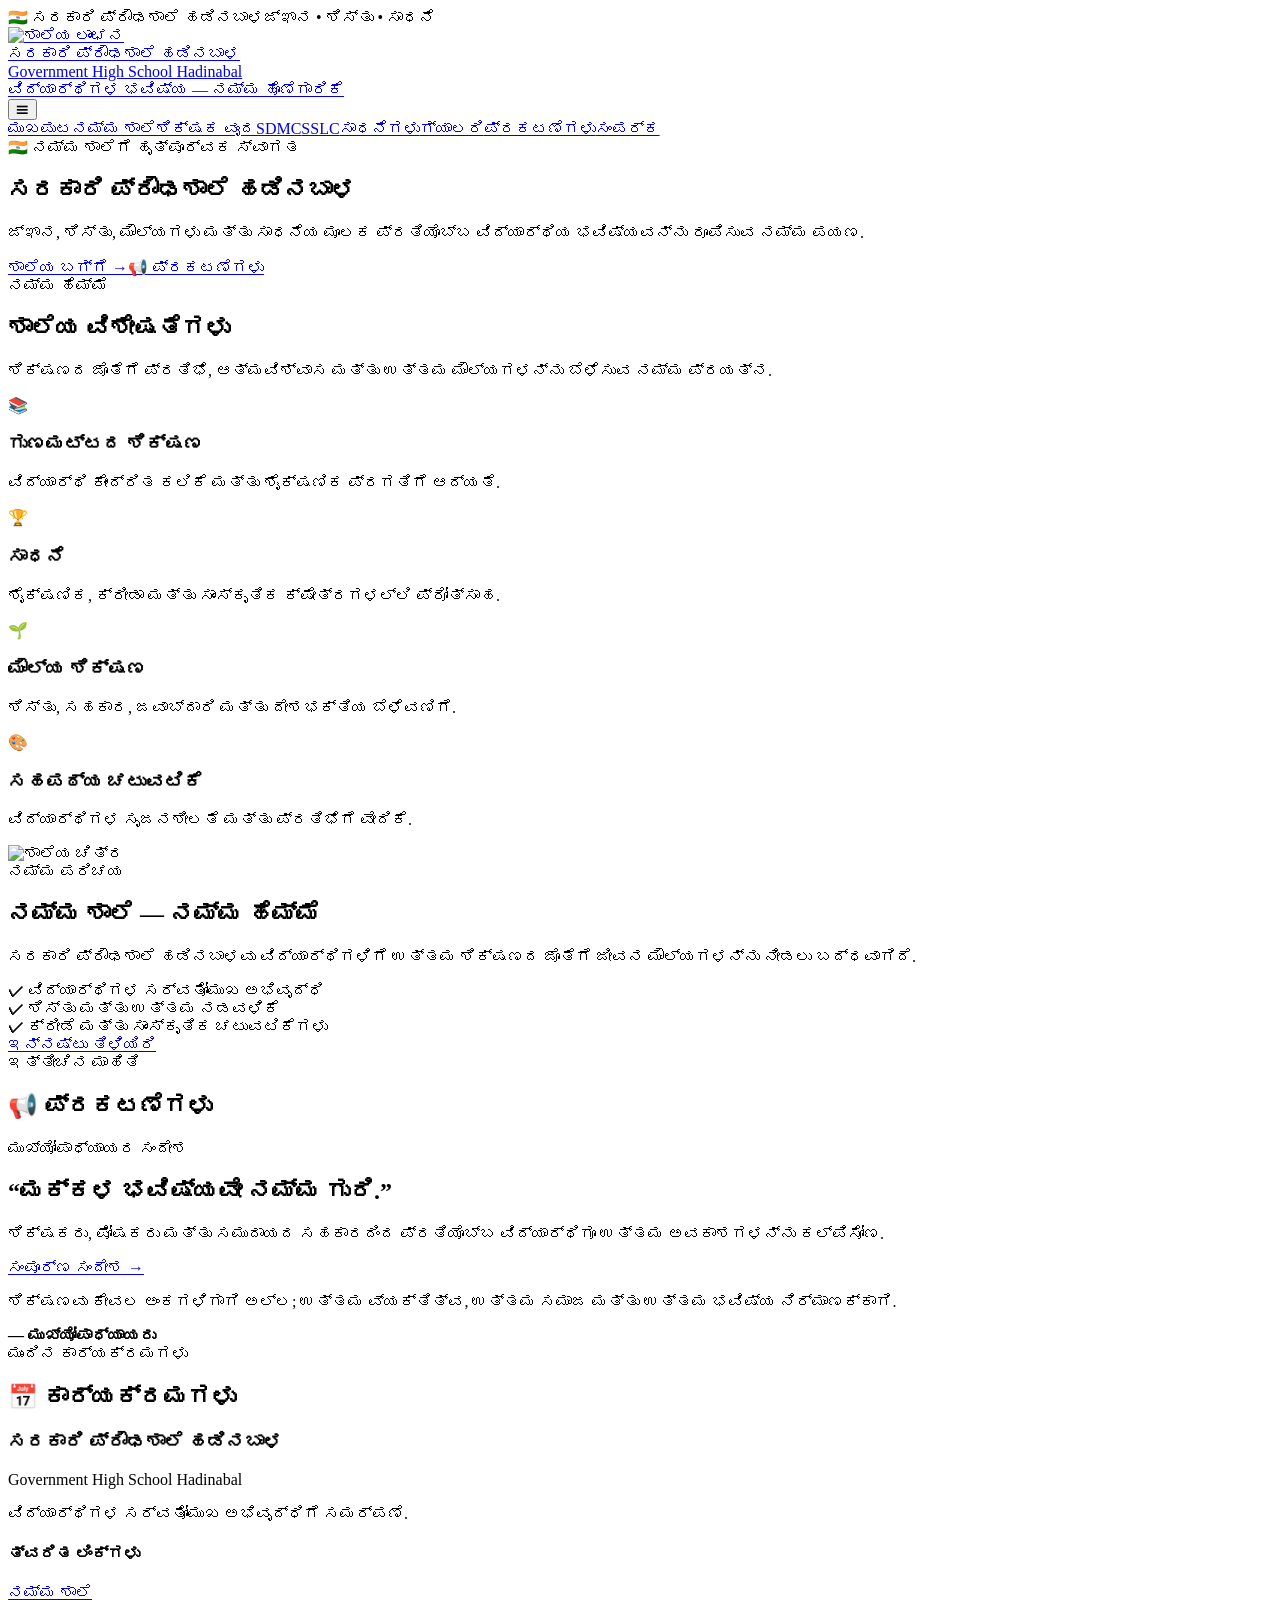
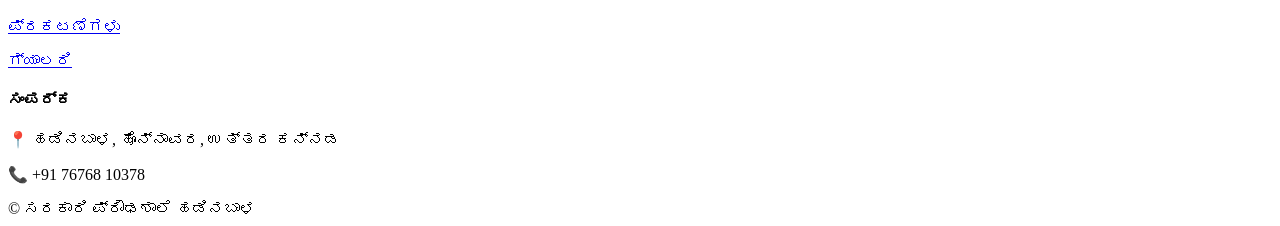
==== index.html @ f69d1972 "Add files via upload Initial school website" ====
<!doctype html><html lang="kn"><head><meta charset="utf-8"><meta name="viewport" content="width=device-width,initial-scale=1"><meta name="description" content="ಸರಕಾರಿ ಪ್ರೌಢಶಾಲೆ ಹಡಿನಬಾಳ"><title>ಮುಖಪುಟ | ಸರಕಾರಿ ಪ್ರೌಢಶಾಲೆ ಹಡಿನಬಾಳ</title><link rel="stylesheet" href="assets/css/style.css"></head><body>
<div class="topbar"><div class="wrap"><span>🇮🇳 ಸರಕಾರಿ ಪ್ರೌಢಶಾಲೆ ಹಡಿನಬಾಳ</span><span>ಜ್ಞಾನ • ಶಿಸ್ತು • ಸಾಧನೆ</span></div></div>
<header><div class="wrap head"><a class="brand" href="index.html"><img class="logo" src="assets/images/emblem.png" alt="ಶಾಲೆಯ ಲಾಂಛನ"><div><div class="school-kn">ಸರಕಾರಿ ಪ್ರೌಢಶಾಲೆ ಹಡಿನಬಾಳ</div><div class="school-en">Government High School Hadinabal</div><div class="motto">ವಿದ್ಯಾರ್ಥಿಗಳ ಭವಿಷ್ಯ — ನಮ್ಮ ಹೊಣೆಗಾರಿಕೆ</div></div></a><button class="menu" aria-label="ಮೆನು">☰</button><nav class="nav"><a class="active" href="index.html">ಮುಖಪುಟ</a><a class="" href="about.html">ನಮ್ಮ ಶಾಲೆ</a><a class="" href="staff.html">ಶಿಕ್ಷಕ ವೃಂದ</a><a href="sdmc.html">SDMC</a><a class="" href="sslc.html">SSLC</a><a class="" href="achievements.html">ಸಾಧನೆಗಳು</a><a class="" href="gallery.html">ಗ್ಯಾಲರಿ</a><a class="" href="notices.html">ಪ್ರಕಟಣೆಗಳು</a><a class="" href="contact.html">ಸಂಪರ್ಕ</a></nav></div></header><main><section class="hero"><div class="wrap hero-content"><span class="badge">🇮🇳 ನಮ್ಮ ಶಾಲೆಗೆ ಹೃತ್ಪೂರ್ವಕ ಸ್ವಾಗತ</span><h1>ಸರಕಾರಿ ಪ್ರೌಢಶಾಲೆ <span>ಹಡಿನಬಾಳ</span></h1><p>ಜ್ಞಾನ, ಶಿಸ್ತು, ಮೌಲ್ಯಗಳು ಮತ್ತು ಸಾಧನೆಯ ಮೂಲಕ ಪ್ರತಿಯೊಬ್ಬ ವಿದ್ಯಾರ್ಥಿಯ ಭವಿಷ್ಯವನ್ನು ರೂಪಿಸುವ ನಮ್ಮ ಪಯಣ.</p><div class="actions"><a class="btn btn-orange" href="about.html">ಶಾಲೆಯ ಬಗ್ಗೆ →</a><a class="btn btn-white" href="notices.html">📢 ಪ್ರಕಟಣೆಗಳು</a></div></div></section>
<section class="section"><div class="wrap"><div class="section-head"><span class="kicker">ನಮ್ಮ ಹೆಮ್ಮೆ</span><h2>ಶಾಲೆಯ ವಿಶೇಷತೆಗಳು</h2><p>ಶಿಕ್ಷಣದ ಜೊತೆಗೆ ಪ್ರತಿಭೆ, ಆತ್ಮವಿಶ್ವಾಸ ಮತ್ತು ಉತ್ತಮ ಮೌಲ್ಯಗಳನ್ನು ಬೆಳೆಸುವ ನಮ್ಮ ಪ್ರಯತ್ನ.</p></div><div class="cards"><article class="card"><div class="icon">📚</div><h3>ಗುಣಮಟ್ಟದ ಶಿಕ್ಷಣ</h3><p>ವಿದ್ಯಾರ್ಥಿ ಕೇಂದ್ರಿತ ಕಲಿಕೆ ಮತ್ತು ಶೈಕ್ಷಣಿಕ ಪ್ರಗತಿಗೆ ಆದ್ಯತೆ.</p></article><article class="card"><div class="icon">🏆</div><h3>ಸಾಧನೆ</h3><p>ಶೈಕ್ಷಣಿಕ, ಕ್ರೀಡಾ ಮತ್ತು ಸಾಂಸ್ಕೃತಿಕ ಕ್ಷೇತ್ರಗಳಲ್ಲಿ ಪ್ರೋತ್ಸಾಹ.</p></article><article class="card"><div class="icon">🌱</div><h3>ಮೌಲ್ಯ ಶಿಕ್ಷಣ</h3><p>ಶಿಸ್ತು, ಸಹಕಾರ, ಜವಾಬ್ದಾರಿ ಮತ್ತು ದೇಶಭಕ್ತಿಯ ಬೆಳೆವಣಿಗೆ.</p></article><article class="card"><div class="icon">🎨</div><h3>ಸಹಪಠ್ಯ ಚಟುವಟಿಕೆ</h3><p>ವಿದ್ಯಾರ್ಥಿಗಳ ಸೃಜನಶೀಲತೆ ಮತ್ತು ಪ್ರತಿಭೆಗೆ ವೇದಿಕೆ.</p></article></div></div></section>
<section class="section tint"><div class="wrap split"><div class="split-img"><img src="assets/images/school-placeholder.svg" alt="ಶಾಲೆಯ ಚಿತ್ರ"></div><div><span class="kicker">ನಮ್ಮ ಪರಿಚಯ</span><h2>ನಮ್ಮ ಶಾಲೆ — ನಮ್ಮ ಹೆಮ್ಮೆ</h2><p>ಸರಕಾರಿ ಪ್ರೌಢಶಾಲೆ ಹಡಿನಬಾಳವು ವಿದ್ಯಾರ್ಥಿಗಳಿಗೆ ಉತ್ತಮ ಶಿಕ್ಷಣದ ಜೊತೆಗೆ ಜೀವನ ಮೌಲ್ಯಗಳನ್ನು ನೀಡಲು ಬದ್ಧವಾಗಿದೆ.</p><div class="checks"><div class="check"><b>✓</b> ವಿದ್ಯಾರ್ಥಿಗಳ ಸರ್ವತೋಮುಖ ಅಭಿವೃದ್ಧಿ</div><div class="check"><b>✓</b> ಶಿಸ್ತು ಮತ್ತು ಉತ್ತಮ ನಡವಳಿಕೆ</div><div class="check"><b>✓</b> ಕ್ರೀಡೆ ಮತ್ತು ಸಾಂಸ್ಕೃತಿಕ ಚಟುವಟಿಕೆಗಳು</div></div><a class="btn btn-orange" href="about.html">ಇನ್ನಷ್ಟು ತಿಳಿಯಿರಿ</a></div></div></section>
<section class="section"><div class="wrap"><div class="section-head"><span class="kicker">ಇತ್ತೀಚಿನ ಮಾಹಿತಿ</span><h2>📢 ಪ್ರಕಟಣೆಗಳು</h2></div><div id="notice-list" class="notice-grid"></div></div></section>
<section class="section tint"><div class="wrap split"><div><span class="kicker">ಮುಖ್ಯೋಪಾಧ್ಯಾಯರ ಸಂದೇಶ</span><h2>“ಮಕ್ಕಳ ಭವಿಷ್ಯವೇ ನಮ್ಮ ಗುರಿ.”</h2><p>ಶಿಕ್ಷಕರು, ಪೋಷಕರು ಮತ್ತು ಸಮುದಾಯದ ಸಹಕಾರದಿಂದ ಪ್ರತಿಯೊಬ್ಬ ವಿದ್ಯಾರ್ಥಿಗೂ ಉತ್ತಮ ಅವಕಾಶಗಳನ್ನು ಕಲ್ಪಿಸೋಣ.</p><a class="btn btn-orange" href="about.html#headmaster">ಸಂಪೂರ್ಣ ಸಂದೇಶ →</a></div><div class="quote"><p>ಶಿಕ್ಷಣವು ಕೇವಲ ಅಂಕಗಳಿಗಾಗಿ ಅಲ್ಲ; ಉತ್ತಮ ವ್ಯಕ್ತಿತ್ವ, ಉತ್ತಮ ಸಮಾಜ ಮತ್ತು ಉತ್ತಮ ಭವಿಷ್ಯ ನಿರ್ಮಾಣಕ್ಕಾಗಿ.</p><strong>— ಮುಖ್ಯೋಪಾಧ್ಯಾಯರು</strong></div></div></section>
<section class="section"><div class="wrap"><div class="section-head"><span class="kicker">ಮುಂದಿನ ಕಾರ್ಯಕ್ರಮಗಳು</span><h2>📅 ಕಾರ್ಯಕ್ರಮಗಳು</h2></div><div id="event-list" class="event-list"></div></div></section></main>
<footer class="footer"><div class="wrap footer-grid"><div><h3>ಸರಕಾರಿ ಪ್ರೌಢಶಾಲೆ ಹಡಿನಬಾಳ</h3><p>Government High School Hadinabal</p><p>ವಿದ್ಯಾರ್ಥಿಗಳ ಸರ್ವತೋಮುಖ ಅಭಿವೃದ್ಧಿಗೆ ಸಮರ್ಪಣೆ.</p></div><div><h4>ತ್ವರಿತ ಲಿಂಕ್‌ಗಳು</h4><p><a href="about.html">ನಮ್ಮ ಶಾಲೆ</a></p><p><a href="notices.html">ಪ್ರಕಟಣೆಗಳು</a></p><p><a href="gallery.html">ಗ್ಯಾಲರಿ</a></p></div><div><h4>ಸಂಪರ್ಕ</h4><p>📍 ಹಡಿನಬಾಳ, ಹೊನ್ನಾವರ, ಉತ್ತರ ಕನ್ನಡ</p><p>📞 +91 76768 10378</p></div></div><div class="bottom"><div class="wrap">© <span id="year"></span> ಸರಕಾರಿ ಪ್ರೌಢಶಾಲೆ ಹಡಿನಬಾಳ</div></div></footer><script src="assets/js/main.js"></script></body></html>
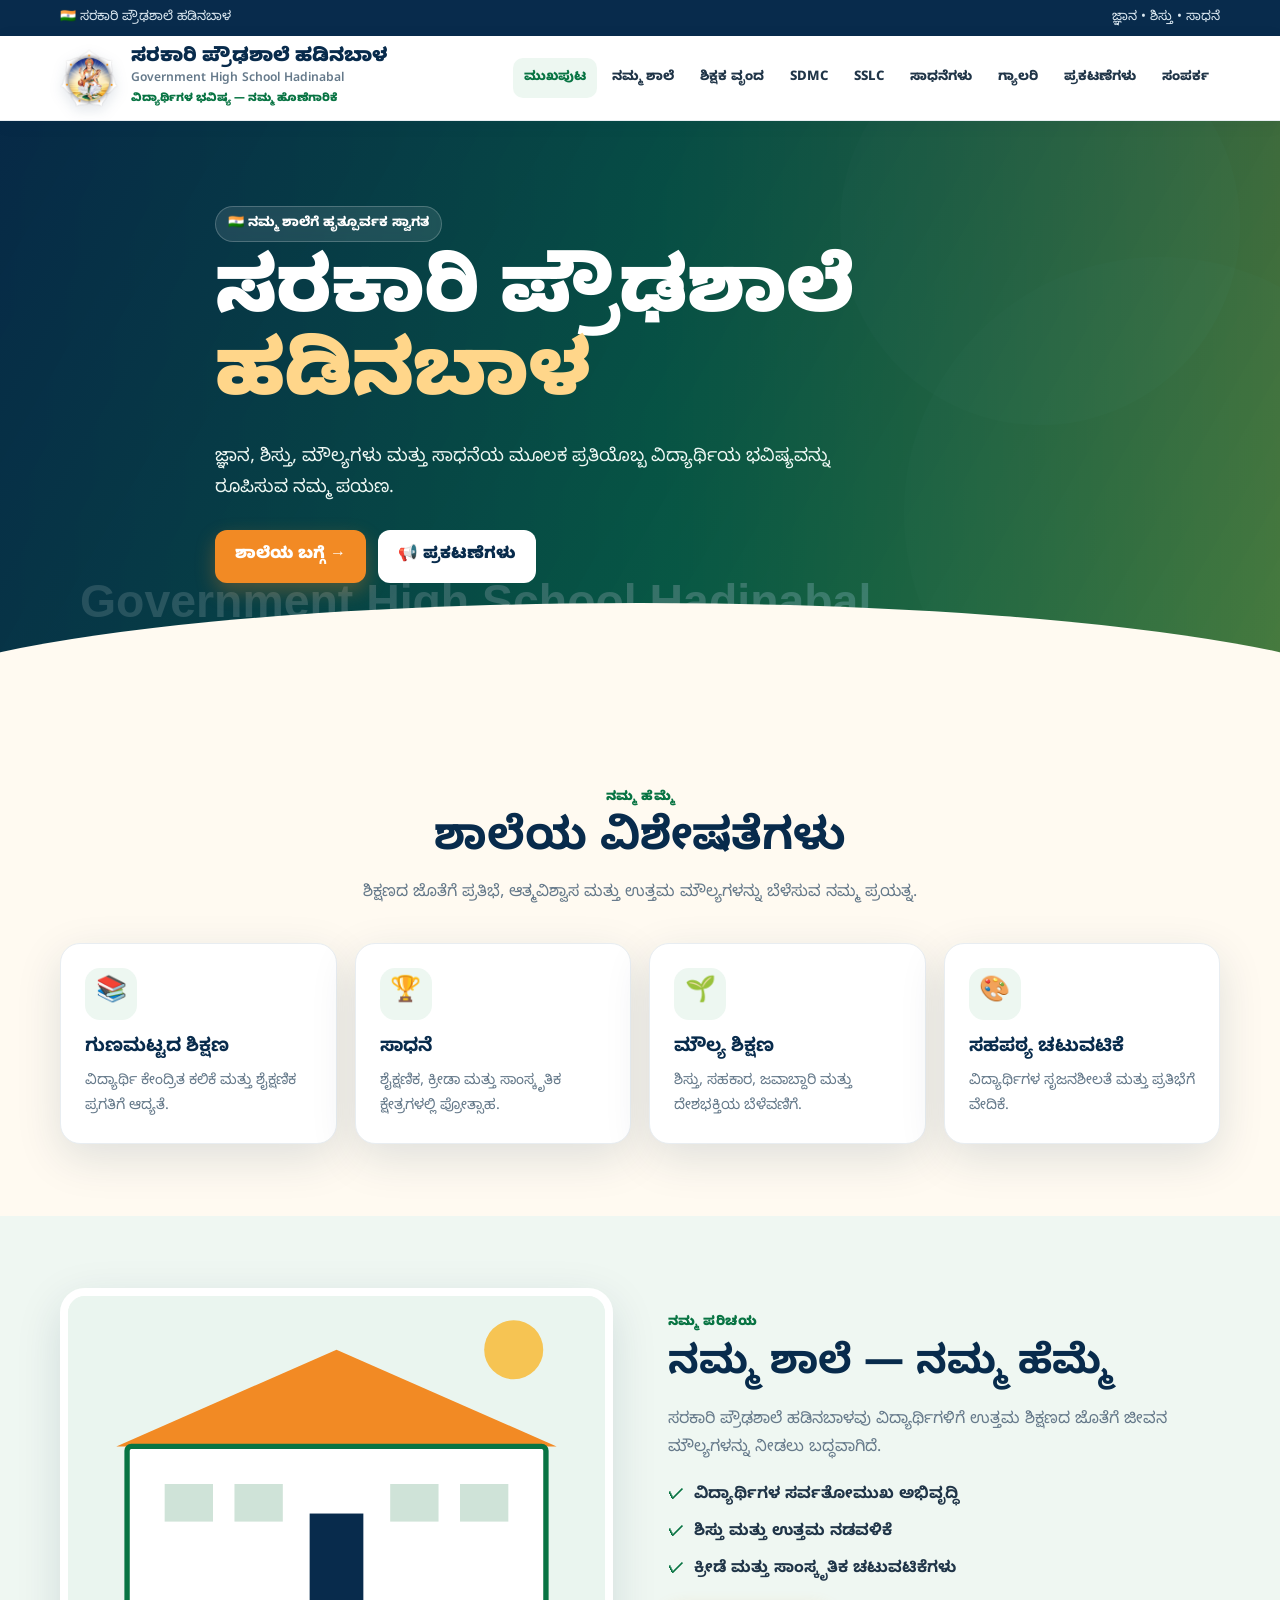
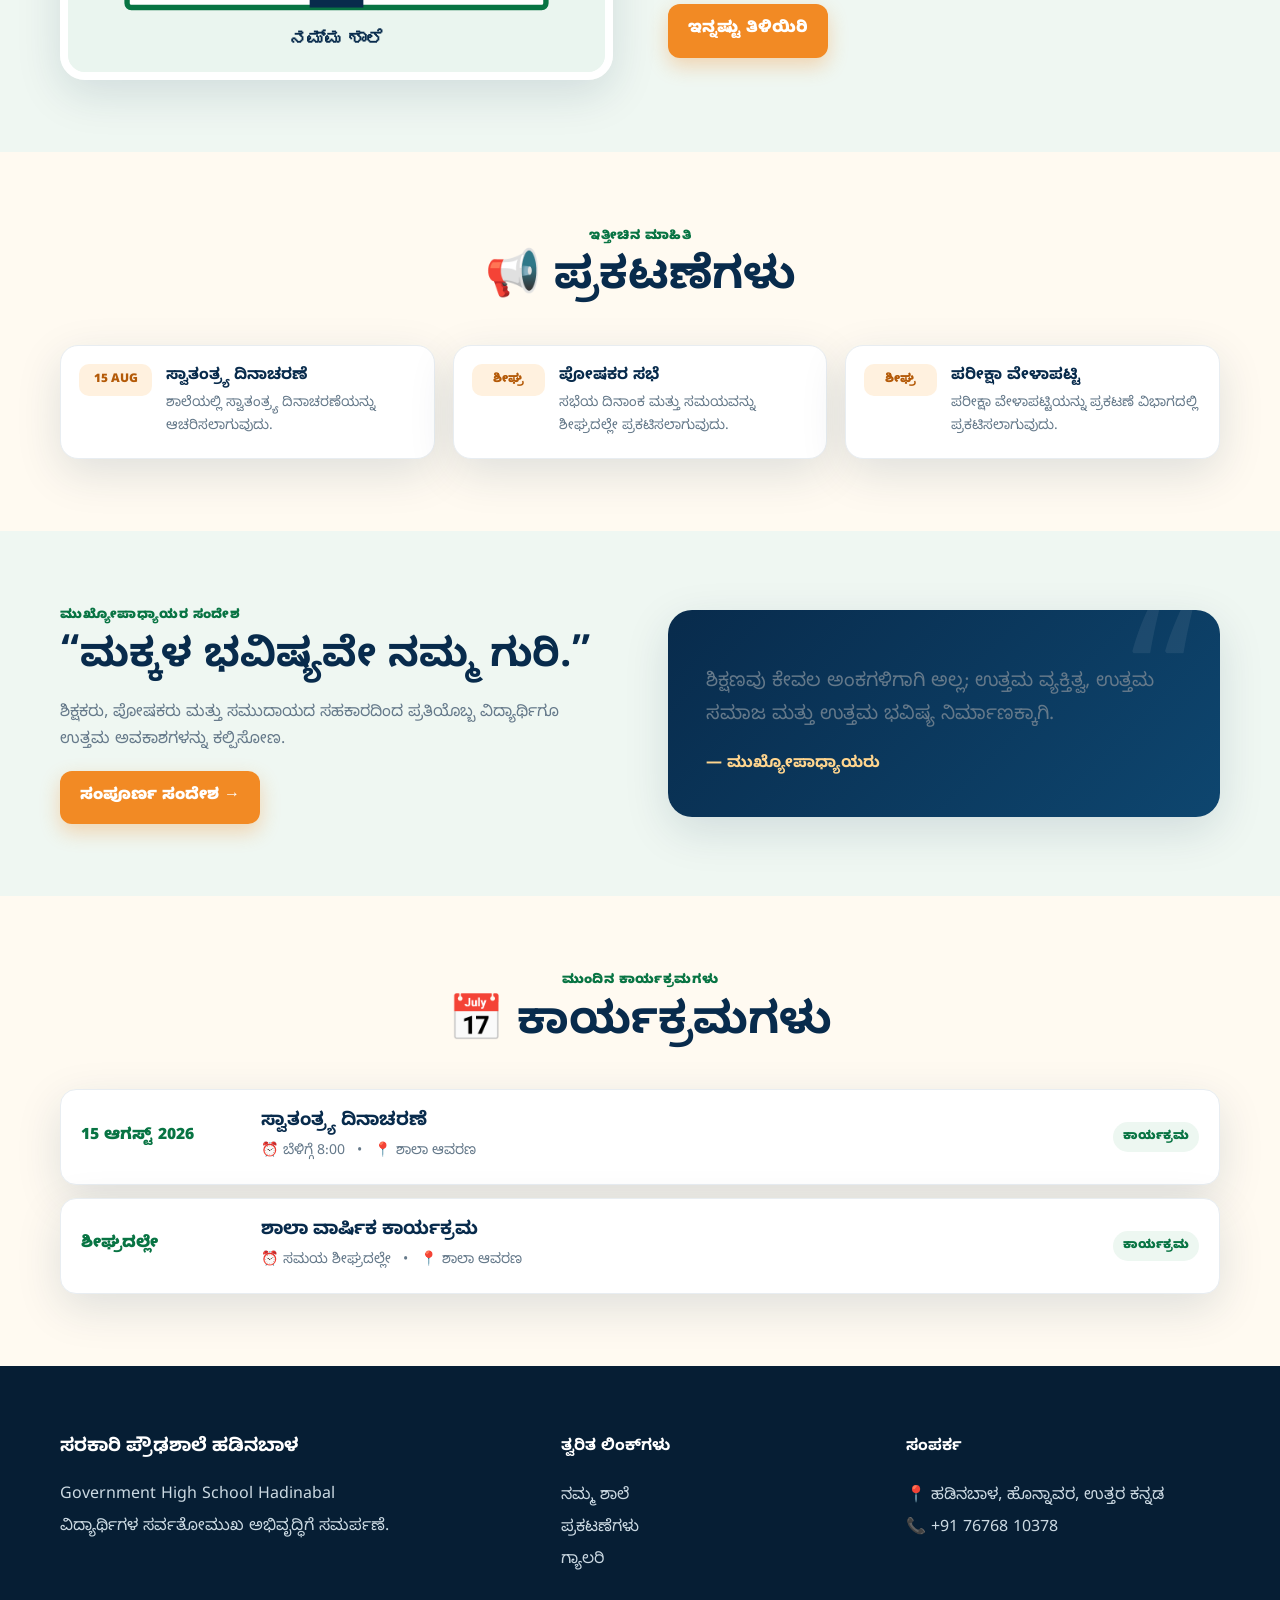
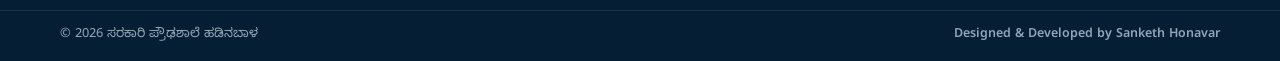
==== commit 004d05de: "Update school website pages and student profiles" ====
--- a/index.html
+++ b/index.html
@@ -6,4 +6,9 @@
 <section class="section"><div class="wrap"><div class="section-head"><span class="kicker">ಇತ್ತೀಚಿನ ಮಾಹಿತಿ</span><h2>📢 ಪ್ರಕಟಣೆಗಳು</h2></div><div id="notice-list" class="notice-grid"></div></div></section>
 <section class="section tint"><div class="wrap split"><div><span class="kicker">ಮುಖ್ಯೋಪಾಧ್ಯಾಯರ ಸಂದೇಶ</span><h2>“ಮಕ್ಕಳ ಭವಿಷ್ಯವೇ ನಮ್ಮ ಗುರಿ.”</h2><p>ಶಿಕ್ಷಕರು, ಪೋಷಕರು ಮತ್ತು ಸಮುದಾಯದ ಸಹಕಾರದಿಂದ ಪ್ರತಿಯೊಬ್ಬ ವಿದ್ಯಾರ್ಥಿಗೂ ಉತ್ತಮ ಅವಕಾಶಗಳನ್ನು ಕಲ್ಪಿಸೋಣ.</p><a class="btn btn-orange" href="about.html#headmaster">ಸಂಪೂರ್ಣ ಸಂದೇಶ →</a></div><div class="quote"><p>ಶಿಕ್ಷಣವು ಕೇವಲ ಅಂಕಗಳಿಗಾಗಿ ಅಲ್ಲ; ಉತ್ತಮ ವ್ಯಕ್ತಿತ್ವ, ಉತ್ತಮ ಸಮಾಜ ಮತ್ತು ಉತ್ತಮ ಭವಿಷ್ಯ ನಿರ್ಮಾಣಕ್ಕಾಗಿ.</p><strong>— ಮುಖ್ಯೋಪಾಧ್ಯಾಯರು</strong></div></div></section>
 <section class="section"><div class="wrap"><div class="section-head"><span class="kicker">ಮುಂದಿನ ಕಾರ್ಯಕ್ರಮಗಳು</span><h2>📅 ಕಾರ್ಯಕ್ರಮಗಳು</h2></div><div id="event-list" class="event-list"></div></div></section></main>
-<footer class="footer"><div class="wrap footer-grid"><div><h3>ಸರಕಾರಿ ಪ್ರೌಢಶಾಲೆ ಹಡಿನಬಾಳ</h3><p>Government High School Hadinabal</p><p>ವಿದ್ಯಾರ್ಥಿಗಳ ಸರ್ವತೋಮುಖ ಅಭಿವೃದ್ಧಿಗೆ ಸಮರ್ಪಣೆ.</p></div><div><h4>ತ್ವರಿತ ಲಿಂಕ್‌ಗಳು</h4><p><a href="about.html">ನಮ್ಮ ಶಾಲೆ</a></p><p><a href="notices.html">ಪ್ರಕಟಣೆಗಳು</a></p><p><a href="gallery.html">ಗ್ಯಾಲರಿ</a></p></div><div><h4>ಸಂಪರ್ಕ</h4><p>📍 ಹಡಿನಬಾಳ, ಹೊನ್ನಾವರ, ಉತ್ತರ ಕನ್ನಡ</p><p>📞 +91 76768 10378</p></div></div><div class="bottom"><div class="wrap">© <span id="year"></span> ಸರಕಾರಿ ಪ್ರೌಢಶಾಲೆ ಹಡಿನಬಾಳ</div></div></footer><script src="assets/js/main.js"></script></body></html>+<footer class="footer"><div class="wrap footer-grid"><div><h3>ಸರಕಾರಿ ಪ್ರೌಢಶಾಲೆ ಹಡಿನಬಾಳ</h3><p>Government High School Hadinabal</p><p>ವಿದ್ಯಾರ್ಥಿಗಳ ಸರ್ವತೋಮುಖ ಅಭಿವೃದ್ಧಿಗೆ ಸಮರ್ಪಣೆ.</p></div><div><h4>ತ್ವರಿತ ಲಿಂಕ್‌ಗಳು</h4><p><a href="about.html">ನಮ್ಮ ಶಾಲೆ</a></p><p><a href="notices.html">ಪ್ರಕಟಣೆಗಳು</a></p><p><a href="gallery.html">ಗ್ಯಾಲರಿ</a></p></div><div><h4>ಸಂಪರ್ಕ</h4><p>📍 ಹಡಿನಬಾಳ, ಹೊನ್ನಾವರ, ಉತ್ತರ ಕನ್ನಡ</p><p>📞 +91 76768 10378</p></div></div><div class="bottom">
+  <div class="wrap bottom-inner">
+    <span>© <span id="year"></span> ಸರಕಾರಿ ಪ್ರೌಢಶಾಲೆ ಹಡಿನಬಾಳ</span>
+    <span class="designer-credit">Designed & Developed by Sanketh Honavar</span>
+  </div>
+</div></footer><script src="assets/js/main.js"></script></body></html>
--- a/assets/css/style.css
+++ b/assets/css/style.css
@@ -0,0 +1,52 @@
+
+@import url('https://fonts.googleapis.com/css2?family=Noto+Sans+Kannada:wght@400;500;600;700;800;900&display=swap');
+:root{--blue:#082b4c;--blue2:#0e466f;--green:#087443;--green2:#12a05d;--orange:#f28a24;--cream:#fffaf1;--gold:#f6c453;--text:#203548;--muted:#65798a;--white:#fff;--line:#e8edf1;--shadow:0 14px 45px rgba(8,43,76,.13)}
+*{box-sizing:border-box}html{scroll-behavior:smooth}body{margin:0;color:var(--text);font-family:"Noto Sans Kannada","Nirmala UI","Tunga",sans-serif;background:var(--cream);line-height:1.7}a{text-decoration:none;color:inherit}img{max-width:100%;display:block}
+.topbar{background:var(--blue);color:#dce9f2;font-size:13px}.topbar .wrap{display:flex;justify-content:space-between;gap:15px;padding:7px 0}.wrap{width:min(1160px,92%);margin:auto}
+header{position:sticky;top:0;z-index:20;background:#fff;border-bottom:1px solid var(--line);box-shadow:0 3px 18px #082b4c0d}.head{min-height:84px;display:flex;align-items:center;justify-content:space-between;gap:20px}.brand{display:flex;align-items:center;gap:13px}.logo{width:58px;height:58px;filter:drop-shadow(0 5px 7px #082b4c20)}.school-kn{font-weight:900;color:var(--blue);font-size:1.18rem;line-height:1.25}.school-en{font-size:.76rem;color:var(--muted);font-weight:600}.motto{font-size:.68rem;color:var(--green);font-weight:900}.nav{display:flex;align-items:center;gap:4px}.nav a{padding:9px 11px;border-radius:10px;font-weight:800;font-size:.82rem}.nav a:hover,.nav a.active{background:#edf7f1;color:var(--green)}.menu{display:none;border:0;background:var(--blue);color:white;border-radius:10px;padding:8px 12px;font-size:20px}
+.hero{min-height:590px;display:flex;align-items:center;color:#fff;position:relative;overflow:hidden;background:linear-gradient(120deg,#062946e8,#087443bb),url("../images/hero-placeholder.svg") center/cover}.hero:after{content:"";position:absolute;inset:auto -10% -110px;height:220px;background:var(--cream);border-radius:50% 50% 0 0}.hero-content{position:relative;z-index:1;padding:85px 0 130px;max-width:850px}.badge{display:inline-flex;gap:8px;align-items:center;background:#ffffff19;border:1px solid #ffffff35;padding:6px 12px;border-radius:999px;font-size:.82rem;font-weight:800;backdrop-filter:blur(5px)}.hero h1{font-size:clamp(2.5rem,6vw,5rem);line-height:1.08;margin:18px 0 12px;font-weight:900;letter-spacing:-1px}.hero h1 span{color:#ffd68a}.hero p{font-size:1.12rem;max-width:680px;color:#edf7f3}.actions{display:flex;gap:12px;flex-wrap:wrap;margin-top:25px}.btn{display:inline-flex;align-items:center;justify-content:center;padding:11px 18px;border-radius:12px;font-weight:900;border:2px solid transparent}.btn-orange{background:var(--orange);color:white;box-shadow:0 8px 20px #f28a2450}.btn-white{background:white;color:var(--blue)}.btn-outline{border-color:#ffffff55;color:white}
+.section{padding:72px 0}.tint{background:#eff7f2}.section-head{text-align:center;max-width:760px;margin:0 auto 35px}.kicker{color:var(--green);font-size:.8rem;font-weight:900;text-transform:uppercase;letter-spacing:.5px}.section-head h2{margin:5px 0 10px;color:var(--blue);font-size:clamp(1.9rem,4vw,2.8rem);line-height:1.2}.section-head p{color:var(--muted);margin:0}
+.cards{display:grid;grid-template-columns:repeat(4,1fr);gap:18px}.card{background:#fff;border:1px solid var(--line);border-radius:20px;padding:24px;box-shadow:var(--shadow);transition:.25s}.card:hover{transform:translateY(-5px)}.icon{width:52px;height:52px;border-radius:15px;display:grid;place-items:center;background:#edf7f1;font-size:25px}.card h3{color:var(--blue);margin:13px 0 5px}.card p{color:var(--muted);margin:0;font-size:.9rem}
+.notice-grid{display:grid;grid-template-columns:repeat(3,1fr);gap:18px}.notice{background:white;border:1px solid var(--line);border-radius:18px;padding:18px;display:flex;gap:14px;box-shadow:var(--shadow)}.date{min-width:73px;height:max-content;background:#fff1df;color:#b45a08;border-radius:10px;text-align:center;padding:6px;font-size:.75rem;font-weight:900}.notice h3{margin:0;color:var(--blue);font-size:1rem}.notice p{margin:2px 0 0;color:var(--muted);font-size:.86rem}
+.split{display:grid;grid-template-columns:1fr 1fr;gap:55px;align-items:center}.split-img{border-radius:25px;overflow:hidden;box-shadow:var(--shadow);border:8px solid white}.split h2{font-size:2.5rem;line-height:1.2;color:var(--blue);margin:7px 0 15px}.split p{color:var(--muted)}.checks{display:grid;gap:10px;margin:20px 0}.check{display:flex;gap:10px;font-weight:700}.check b{color:var(--green)}
+.quote{background:linear-gradient(135deg,var(--blue),var(--blue2));color:white;border-radius:24px;padding:38px;box-shadow:var(--shadow);position:relative;overflow:hidden}.quote:before{content:"“";position:absolute;right:18px;top:-35px;font-size:180px;color:#ffffff12}.quote p{font-size:1.2rem;position:relative}.quote strong{position:relative;color:#ffd58e}
+.event-list{display:grid;gap:13px}.event{display:grid;grid-template-columns:160px 1fr auto;align-items:center;gap:20px;background:#fff;border:1px solid var(--line);border-radius:16px;padding:17px 20px;box-shadow:var(--shadow)}.event-date{font-weight:900;color:var(--green)}.event h3{margin:0;color:var(--blue)}.event p{margin:2px 0;color:var(--muted);font-size:.88rem}.pill{background:#edf7f1;color:var(--green);padding:5px 10px;border-radius:999px;font-size:.75rem;font-weight:900}
+.pagehero{padding:75px 0;background:linear-gradient(120deg,var(--blue),var(--green));color:#fff}.pagehero h1{font-size:clamp(2.2rem,5vw,3.8rem);line-height:1.15;margin:6px 0}.pagehero p{color:#e0eee8;max-width:700px}.narrow{max-width:820px}.signature{font-weight:900;color:var(--green)}
+.people{display:grid;grid-template-columns:repeat(4,1fr);gap:18px}.person{overflow:hidden;background:#fff;border:1px solid var(--line);border-radius:20px;box-shadow:var(--shadow);text-align:center}.person img{aspect-ratio:1;object-fit:cover}.person h3{margin:13px 8px 0;color:var(--blue)}.person p{margin:2px 8px 17px;color:var(--muted);font-size:.88rem}
+.gallery{display:grid;grid-template-columns:repeat(3,1fr);gap:18px}.gallery figure{margin:0;background:white;border-radius:18px;overflow:hidden;box-shadow:var(--shadow);border:1px solid var(--line)}.gallery img{aspect-ratio:4/3;object-fit:cover}.gallery figcaption{padding:11px 14px;font-weight:800;color:var(--blue)}
+.contact{display:grid;grid-template-columns:1fr 1fr;gap:22px}.contact-card{background:#fff;border:1px solid var(--line);border-radius:22px;padding:30px;box-shadow:var(--shadow)}.contact-row{display:flex;gap:13px;padding:15px 0;border-bottom:1px solid var(--line)}.contact-row:last-child{border:0}.contact-row .ci{font-size:23px}.contact-row p{margin:0;color:var(--muted)}.map{min-height:300px;background:#edf7f1;border-radius:16px;display:grid;place-items:center;text-align:center}.map span{font-size:50px}
+.note{margin-top:20px;padding:14px 16px;background:#fff7e9;border-left:4px solid var(--orange);border-radius:8px}.footer{background:#061e34;color:#cbd9e2;padding-top:48px}.footer-grid{display:grid;grid-template-columns:1.5fr 1fr 1fr;gap:30px;padding-bottom:30px}.footer h3,.footer h4{color:white}.footer p{margin:5px 0}.bottom{border-top:1px solid #ffffff16;padding:14px 0;font-size:.8rem;color:#91a6b6}
+@media(max-width:1000px){.nav{display:none;position:absolute;top:84px;left:0;right:0;background:#fff;padding:12px 4%;flex-direction:column;box-shadow:0 12px 20px #0001}.nav.open{display:flex}.menu{display:block}.cards{grid-template-columns:repeat(2,1fr)}.people{grid-template-columns:repeat(2,1fr)}}
+@media(max-width:700px){.topbar .wrap{flex-direction:column;gap:0}.split,.contact,.footer-grid{grid-template-columns:1fr}.notice-grid,.gallery{grid-template-columns:1fr}.event{grid-template-columns:1fr;gap:4px}.section{padding:52px 0}.hero{min-height:560px}.hero-content{padding-top:60px}.hero h1{font-size:2.6rem}}
+@media(max-width:460px){.cards{grid-template-columns:1fr}.people{grid-template-columns:1fr}.school-kn{font-size:1rem}.school-en,.motto{font-size:.6rem}.logo{width:49px;height:49px}}
+/* Designer Credit */
+.bottom-inner {
+  display: flex;
+  justify-content: space-between;
+  align-items: center;
+  gap: 15px;
+}
+
+.designer-credit {
+  color: #91a6b6;
+  font-size: 0.78rem;
+  font-weight: 600;
+  transition: color 0.25s ease;
+}
+
+.designer-credit:hover {
+  color: var(--gold);
+}
+
+@media (max-width: 600px) {
+  .bottom-inner {
+    flex-direction: column;
+    justify-content: center;
+    text-align: center;
+    gap: 5px;
+  }
+
+  .designer-credit {
+    font-size: 0.75rem;
+  }
+}
